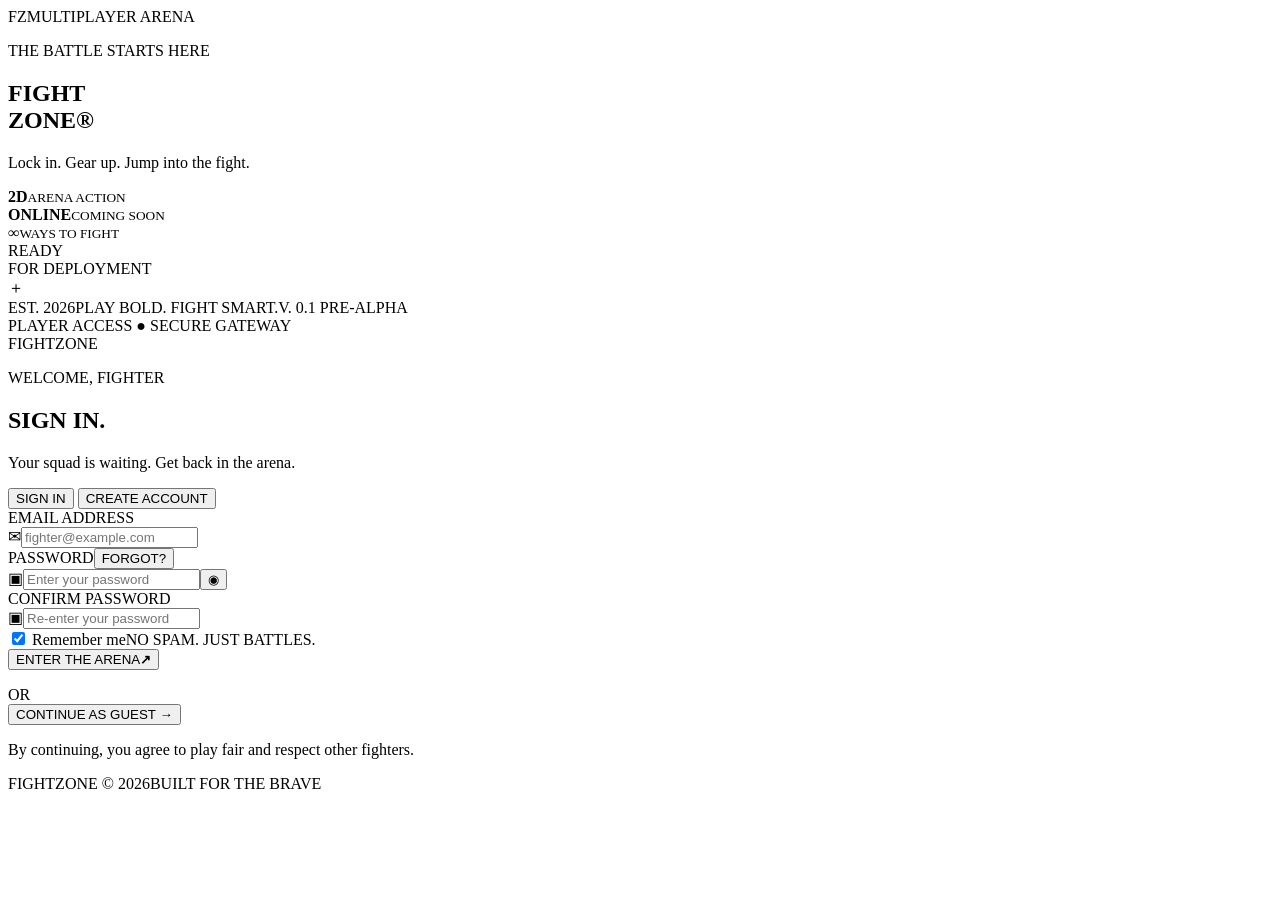
==== index.html @ 5a511d3c "Create FIGHTZONE sign-in interface" ====
<!doctype html>
<html lang="en">
<head>
  <meta charset="UTF-8">
  <meta name="viewport" content="width=device-width, initial-scale=1.0">
  <meta name="theme-color" content="#10151d">
  <meta name="description" content="FIGHTZONE — Enter the arena.">
  <title>FIGHTZONE — Sign in</title>
  <link rel="preconnect" href="https://fonts.googleapis.com">
  <link rel="preconnect" href="https://fonts.gstatic.com" crossorigin>
  <link href="https://fonts.googleapis.com/css2?family=Barlow+Condensed:wght@600;700;800;900&family=Inter:wght@400;500;600;700;800&display=swap" rel="stylesheet">
  <link rel="stylesheet" href="style.css">
</head>
<body>
  <div class="grain" aria-hidden="true"></div>
  <main class="shell">
    <section class="hero" aria-label="FIGHTZONE game introduction">
      <div class="topline"><span class="brand-mark">F<span>Z</span></span><span class="top-tag">MULTIPLAYER ARENA</span></div>
      <div class="hero-copy">
        <p class="eyebrow"><i></i> THE BATTLE STARTS HERE</p>
        <h1>FIGHT<br><span>ZONE</span><b>®</b></h1>
        <p class="hero-description">Lock in. Gear up. Jump into the fight.</p>
        <div class="hero-stats"><div><strong>2D</strong><small>ARENA ACTION</small></div><div><strong>ONLINE</strong><small>COMING SOON</small></div><div><strong>∞</strong><small>WAYS TO FIGHT</small></div></div>
      </div>
      <div class="arena-art" aria-hidden="true">
        <div class="sun"></div><div class="platform platform-one"></div><div class="platform platform-two"></div>
        <div class="fighter"><div class="helmet"></div><div class="body"></div><div class="pack"></div><div class="arm"></div><div class="gun"></div><div class="leg leg-one"></div><div class="leg leg-two"></div></div>
        <span class="art-label">READY<br>FOR DEPLOYMENT</span>
        <div class="crosshair">＋</div>
      </div>
      <div class="hero-footer"><span>EST. 2026</span><span>PLAY BOLD. FIGHT SMART.</span><span>V. 0.1 PRE-ALPHA</span></div>
    </section>

    <section class="auth-panel">
      <div class="auth-top"><span class="status-dot"></span> PLAYER ACCESS <span class="secure">● SECURE GATEWAY</span></div>
      <div class="form-wrap">
        <div class="mobile-brand">FIGHT<span>ZONE</span></div>
        <p class="eyebrow">WELCOME, FIGHTER</p>
        <h2 id="form-title">SIGN IN<span>.</span></h2>
        <p class="subheading" id="form-subtitle">Your squad is waiting. Get back in the arena.</p>
        <div class="tabs" role="tablist" aria-label="Account access">
          <button class="tab active" id="signin-tab" type="button" role="tab" aria-selected="true">SIGN IN</button>
          <button class="tab" id="signup-tab" type="button" role="tab" aria-selected="false">CREATE ACCOUNT</button>
        </div>
        <form id="auth-form" novalidate>
          <label for="email">EMAIL ADDRESS</label>
          <div class="input-wrap"><span class="input-icon">✉</span><input id="email" name="email" type="email" placeholder="fighter@example.com" autocomplete="email" required></div>
          <div class="password-heading"><label for="password">PASSWORD</label><button class="text-button" id="forgot-button" type="button">FORGOT?</button></div>
          <div class="input-wrap"><span class="input-icon">▣</span><input id="password" name="password" type="password" placeholder="Enter your password" autocomplete="current-password" minlength="8" required><button class="eye-button" id="toggle-password" type="button" aria-label="Show password">◉</button></div>
          <div class="confirm-field" id="confirm-field"><label for="confirm-password">CONFIRM PASSWORD</label><div class="input-wrap"><span class="input-icon">▣</span><input id="confirm-password" name="confirm-password" type="password" placeholder="Re-enter your password" autocomplete="new-password"></div></div>
          <div class="form-options"><label class="check-label"><input type="checkbox" id="remember" checked><span></span> Remember me</label><span class="tiny-note">NO SPAM. JUST BATTLES.</span></div>
          <button class="submit-button" id="submit-button" type="submit"><span id="submit-label">ENTER THE ARENA</span><b>↗</b></button>
          <p class="message" id="form-message" role="status" aria-live="polite"></p>
        </form>
        <div class="divider"><span>OR</span></div>
        <button class="guest-button" id="guest-button" type="button">CONTINUE AS GUEST <span>→</span></button>
        <p class="legal">By continuing, you agree to play fair and respect other fighters.</p>
      </div>
      <div class="panel-bottom"><span>FIGHTZONE © 2026</span><span>BUILT FOR THE BRAVE</span></div>
    </section>
  </main>
  <script src="app.js"></script>
</body>
</html>
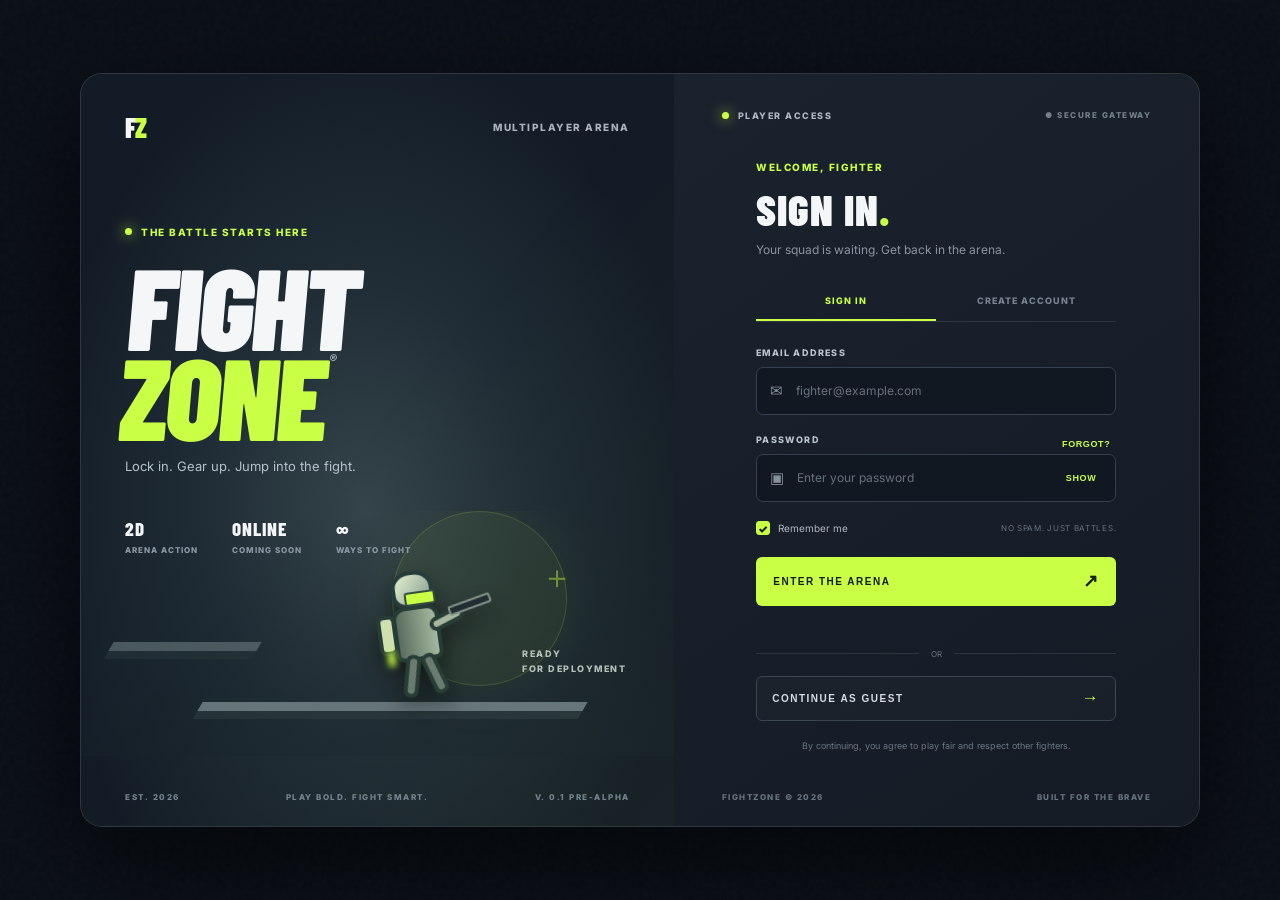
==== commit d6503fbd: "Build playable City Ruins game demo and graphics foundation" ====
--- a/index.html
+++ b/index.html
@@ -2,7 +2,7 @@
 <html lang="en">
 <head>
   <meta charset="UTF-8">
-  <meta name="viewport" content="width=device-width, initial-scale=1.0">
+  <meta name="viewport" content="width=device-width, initial-scale=1, viewport-fit=cover">
   <meta name="theme-color" content="#10151d">
   <meta name="description" content="FIGHTZONE — Enter the arena.">
   <title>FIGHTZONE — Sign in</title>
@@ -46,8 +46,8 @@
           <label for="email">EMAIL ADDRESS</label>
           <div class="input-wrap"><span class="input-icon">✉</span><input id="email" name="email" type="email" placeholder="fighter@example.com" autocomplete="email" required></div>
           <div class="password-heading"><label for="password">PASSWORD</label><button class="text-button" id="forgot-button" type="button">FORGOT?</button></div>
-          <div class="input-wrap"><span class="input-icon">▣</span><input id="password" name="password" type="password" placeholder="Enter your password" autocomplete="current-password" minlength="8" required><button class="eye-button" id="toggle-password" type="button" aria-label="Show password">◉</button></div>
-          <div class="confirm-field" id="confirm-field"><label for="confirm-password">CONFIRM PASSWORD</label><div class="input-wrap"><span class="input-icon">▣</span><input id="confirm-password" name="confirm-password" type="password" placeholder="Re-enter your password" autocomplete="new-password"></div></div>
+          <div class="input-wrap"><span class="input-icon">▣</span><input id="password" name="password" type="password" placeholder="Enter your password" autocomplete="current-password" minlength="8" required><button class="text-button" id="toggle-password" type="button" aria-label="Show password">SHOW</button></div>
+          <div class="confirm-field" id="confirm-field"><label for="confirm-password">CONFIRM PASSWORD</label><div class="input-wrap"><span class="input-icon">▣</span><input id="confirm-password" name="confirm-password" type="password" placeholder="Repeat your password" autocomplete="new-password" minlength="8"></div></div>
           <div class="form-options"><label class="check-label"><input type="checkbox" id="remember" checked><span></span> Remember me</label><span class="tiny-note">NO SPAM. JUST BATTLES.</span></div>
           <button class="submit-button" id="submit-button" type="submit"><span id="submit-label">ENTER THE ARENA</span><b>↗</b></button>
           <p class="message" id="form-message" role="status" aria-live="polite"></p>
@@ -61,4 +61,4 @@
   </main>
   <script src="app.js"></script>
 </body>
-</html>+</html>
--- a/style.css
+++ b/style.css
@@ -0,0 +1 @@
+:root{--bg:#10151d;--panel:#171e28;--muted:#8793a2;--text:#f4f6f8;--lime:#c9ff45;--line:rgba(255,255,255,.1)}*{box-sizing:border-box}html,body{margin:0;min-height:100%;background:#0b1017;color:var(--text);font-family:Inter,Arial,sans-serif}body{min-height:100vh;display:grid;place-items:center;padding:34px;overflow-x:hidden}.grain{position:fixed;inset:0;pointer-events:none;opacity:.12;background-image:url("data:image/svg+xml,%3Csvg viewBox='0 0 180 180' xmlns='http://www.w3.org/2000/svg'%3E%3Cfilter id='n'%3E%3CfeTurbulence type='fractalNoise' baseFrequency='.9' numOctaves='3' stitchTiles='stitch'/%3E%3C/filter%3E%3Crect width='100%25' height='100%25' filter='url(%23n)' opacity='.22'/%3E%3C/svg%3E")}.shell{width:min(1120px,100%);min-height:690px;display:grid;grid-template-columns:1.06fr .94fr;background:#141b25;border:1px solid rgba(255,255,255,.12);border-radius:22px;overflow:hidden;box-shadow:0 35px 100px #0009;position:relative}.hero{padding:36px 44px 24px;position:relative;overflow:hidden;background:radial-gradient(ellipse at 48% 58%,#35444b 0,#202d36 37%,#131c26 76%)}.hero:after{content:"";position:absolute;inset:0;background:linear-gradient(130deg,transparent 45%,#c9ff4508);pointer-events:none}.topline,.hero-footer{display:flex;align-items:center;justify-content:space-between;position:relative;z-index:2}.brand-mark{font:900 28px 'Barlow Condensed',sans-serif;letter-spacing:-2px}.brand-mark span{color:var(--lime)}.top-tag,.hero-footer,.auth-top,.eyebrow,.hero-stats small,.art-label,.label,.tabs,.submit-button,.guest-button,.panel-bottom{font-size:10px;font-weight:800;letter-spacing:1.5px}.top-tag{color:#aab4bf}.hero-copy{position:relative;z-index:2;margin-top:82px}.eyebrow{color:var(--lime);display:flex;align-items:center;gap:9px}.eyebrow i,.status-dot{width:7px;height:7px;background:var(--lime);border-radius:50%;box-shadow:0 0 14px #c9ff45;display:inline-block}.hero h1{font:900 clamp(76px,9vw,122px)/.78 'Barlow Condensed',Impact,sans-serif;letter-spacing:-3px;margin:23px 0 18px;transform:skew(-5deg)}.hero h1 span{color:var(--lime)}.hero h1 b{font:700 12px Inter;vertical-align:top;color:#a8b2bc;letter-spacing:0}.hero-description{font-size:13px;color:#b4c0ca}.hero-stats{display:flex;gap:34px;margin-top:43px}.hero-stats div{display:grid;gap:5px}.hero-stats strong{font:800 19px 'Barlow Condensed';letter-spacing:1px}.hero-stats small{font-size:8px;color:#8d9aa6;letter-spacing:1px}.arena-art{position:absolute;bottom:70px;left:0;width:100%;height:245px;overflow:hidden;background:linear-gradient(180deg,transparent,#17232b55)}.sun{position:absolute;width:175px;height:175px;border-radius:50%;background:#c9ff4510;border:1px solid #c9ff4528;right:18%;top:0;box-shadow:0 0 70px #c9ff4510}.platform{position:absolute;height:9px;background:#65747a;transform:skew(-30deg);box-shadow:0 8px 0 #26343a}.platform-one{width:65%;left:20%;bottom:45px}.platform-two{width:25%;left:5%;bottom:105px;opacity:.65}.fighter{position:absolute;left:48%;bottom:53px;width:100px;height:140px;transform:rotate(-8deg);filter:drop-shadow(0 12px 12px #0008)}.helmet{position:absolute;left:32px;top:8px;width:42px;height:37px;border-radius:45% 45% 35% 35%;background:linear-gradient(130deg,#e4f0d1,#859e91);border:4px solid #243b3b}.helmet:after{content:"";position:absolute;right:-5px;top:17px;width:27px;height:10px;background:var(--lime);border:2px solid #344b40;border-radius:3px}.body{position:absolute;left:29px;top:43px;width:47px;height:55px;background:linear-gradient(90deg,#596b60,#a4b9a0);border:4px solid #253a37;border-radius:13px 12px 8px 8px}.pack{position:absolute;left:13px;top:49px;width:19px;height:40px;background:#d0e0b1;border:4px solid #263b36;border-radius:7px}.pack:after{content:"";position:absolute;bottom:-15px;left:3px;width:7px;height:15px;background:var(--lime);filter:blur(3px)}.arm{position:absolute;left:65px;top:53px;width:37px;height:14px;background:#a6b99e;border:4px solid #263b36;border-radius:10px;transform:rotate(-20deg)}.gun{position:absolute;left:86px;top:44px;width:44px;height:10px;background:#202a32;border:2px solid #83918b;border-radius:2px;transform:rotate(-12deg)}.leg{position:absolute;top:91px;width:15px;height:43px;background:#697b70;border:4px solid #263b36;border-radius:7px}.leg-one{left:34px;transform:rotate(13deg)}.leg-two{left:57px;transform:rotate(-18deg)}.art-label{position:absolute;right:8%;bottom:80px;color:#b4c0bd;font-size:9px;line-height:1.7}.crosshair{position:absolute;right:17%;top:45px;color:#c9ff4570;font-size:32px}.hero-footer{position:absolute;bottom:24px;left:44px;right:44px;color:#778590;font-size:8px}.auth-panel{background:linear-gradient(145deg,#1a222d,#141b25);display:flex;flex-direction:column;justify-content:space-between;padding:36px 48px 24px}.auth-top{color:#aeb8c2;font-size:9px;display:flex;align-items:center;gap:9px}.secure{margin-left:auto;color:#74818c;font-size:8px}.form-wrap{width:100%;max-width:360px;margin:30px auto}.mobile-brand{display:none}.form-wrap>.eyebrow{margin-bottom:10px}.form-wrap h2{font:900 43px 'Barlow Condensed',sans-serif;letter-spacing:1px;margin:0}.form-wrap h2 span{color:var(--lime)}.subheading{font-size:12px;color:#8995a2;margin:7px 0 25px}.tabs{display:grid;grid-template-columns:1fr 1fr;border-bottom:1px solid var(--line);margin-bottom:25px}.tab{border:0;background:transparent;color:#778390;padding:13px 5px;font:800 9px Inter;letter-spacing:1px;cursor:pointer;border-bottom:2px solid transparent}.tab.active{color:var(--lime);border-color:var(--lime)}form>label,.password-heading label,.confirm-field>label{display:block;color:#b9c3cc;font-size:9px;font-weight:800;letter-spacing:1.2px;margin-bottom:9px}.input-wrap{height:48px;border:1px solid #35414e;background:#111821;border-radius:7px;display:flex;align-items:center;padding:0 13px;margin-bottom:19px;transition:.2s}.input-wrap:focus-within{border-color:var(--lime);box-shadow:0 0 0 3px #c9ff4512}.input-icon{font-size:15px;color:#82909c;margin-right:11px}.input-wrap input{width:100%;min-width:0;background:transparent;border:0;outline:0;color:#f4f6f8;font:12px Inter}.input-wrap input::placeholder{color:#65717d}.password-heading{display:flex;justify-content:space-between}.text-button,.eye-button{background:none;border:0;color:var(--lime);font-size:9px;font-weight:800;cursor:pointer;letter-spacing:.6px}.eye-button{font-size:16px;color:#87939f}.confirm-field{display:none}.confirm-field.visible{display:block}.form-options{display:flex;align-items:center;justify-content:space-between;margin:0 0 22px}.check-label{font-size:10px;color:#aeb8c2;display:flex;align-items:center;gap:8px;cursor:pointer}.check-label input{position:absolute;opacity:0}.check-label span{width:14px;height:14px;border:1px solid #53616d;border-radius:3px;display:inline-block}.check-label input:checked+span{background:var(--lime);border-color:var(--lime)}.check-label input:checked+span:after{content:"✓";display:block;color:#172019;font-size:11px;text-align:center;font-weight:900}.tiny-note{font-size:8px;color:#65727f;letter-spacing:.7px}.submit-button{width:100%;height:49px;border:0;border-radius:6px;background:var(--lime);color:#151d17;display:flex;align-items:center;justify-content:space-between;padding:0 17px;cursor:pointer;transition:.2s}.submit-button:hover{background:#dcff83;transform:translateY(-2px);box-shadow:0 8px 24px #c9ff4525}.submit-button b{font-size:18px}.message{min-height:17px;margin:9px 0 0;font-size:10px;line-height:1.5;color:#ffc477}.message.success{color:var(--lime)}.divider{display:flex;align-items:center;gap:12px;color:#687581;font-size:8px;margin:17px 0}.divider:before,.divider:after{content:"";height:1px;background:var(--line);flex:1}.guest-button{height:45px;width:100%;border:1px solid #3a4652;border-radius:6px;background:#ffffff04;color:#d5dce2;cursor:pointer;display:flex;align-items:center;justify-content:space-between;padding:0 15px}.guest-button:hover{border-color:#87939f;background:#ffffff08}.guest-button span{font-size:17px;color:var(--lime)}.legal{text-align:center;color:#697683;font-size:9px;line-height:1.6;margin-top:18px}.panel-bottom{display:flex;justify-content:space-between;color:#687581;font-size:8px}.auth-panel button:focus-visible{outline:2px solid var(--lime);outline-offset:3px}@media(max-width:850px){body{padding:16px}.shell{grid-template-columns:.9fr 1.1fr;min-height:650px}.hero{padding:28px}.auth-panel{padding:28px}.hero-copy{margin-top:90px}.hero h1{font-size:90px}.hero-stats{gap:18px}.hero-footer{left:28px;right:28px}.arena-art{bottom:65px}}@media(max-width:640px){body{padding:0;display:block;background:#141b25}.shell{width:100%;min-height:100vh;border:0;border-radius:0;display:flex;flex-direction:column}.hero{min-height:225px;padding:20px 23px;background:radial-gradient(ellipse at 75% 80%,#35444b,#17232d 70%)}.topline{height:30px}.brand-mark{font-size:24px}.top-tag{font-size:8px}.hero-copy{margin-top:26px}.hero-copy>.eyebrow{font-size:8px;margin:0}.hero h1{font-size:58px;line-height:.78;margin:13px 0 9px;letter-spacing:-1px}.hero-description{font-size:10px;margin:0}.hero-stats,.arena-art,.hero-footer{display:none}.auth-panel{flex:1;padding:24px 25px 20px}.auth-top{font-size:8px}.form-wrap{margin:30px auto 35px;max-width:420px}.mobile-brand{display:block;font:900 19px 'Barlow Condensed';letter-spacing:1px;margin-bottom:25px}.mobile-brand span{color:var(--lime)}.form-wrap h2{font-size:38px}.subheading{margin-bottom:20px}.panel-bottom{font-size:7px}}@media(prefers-reduced-motion:reduce){*,*:before,*:after{scroll-behavior:auto!important;transition:none!important;animation:none!important}}
